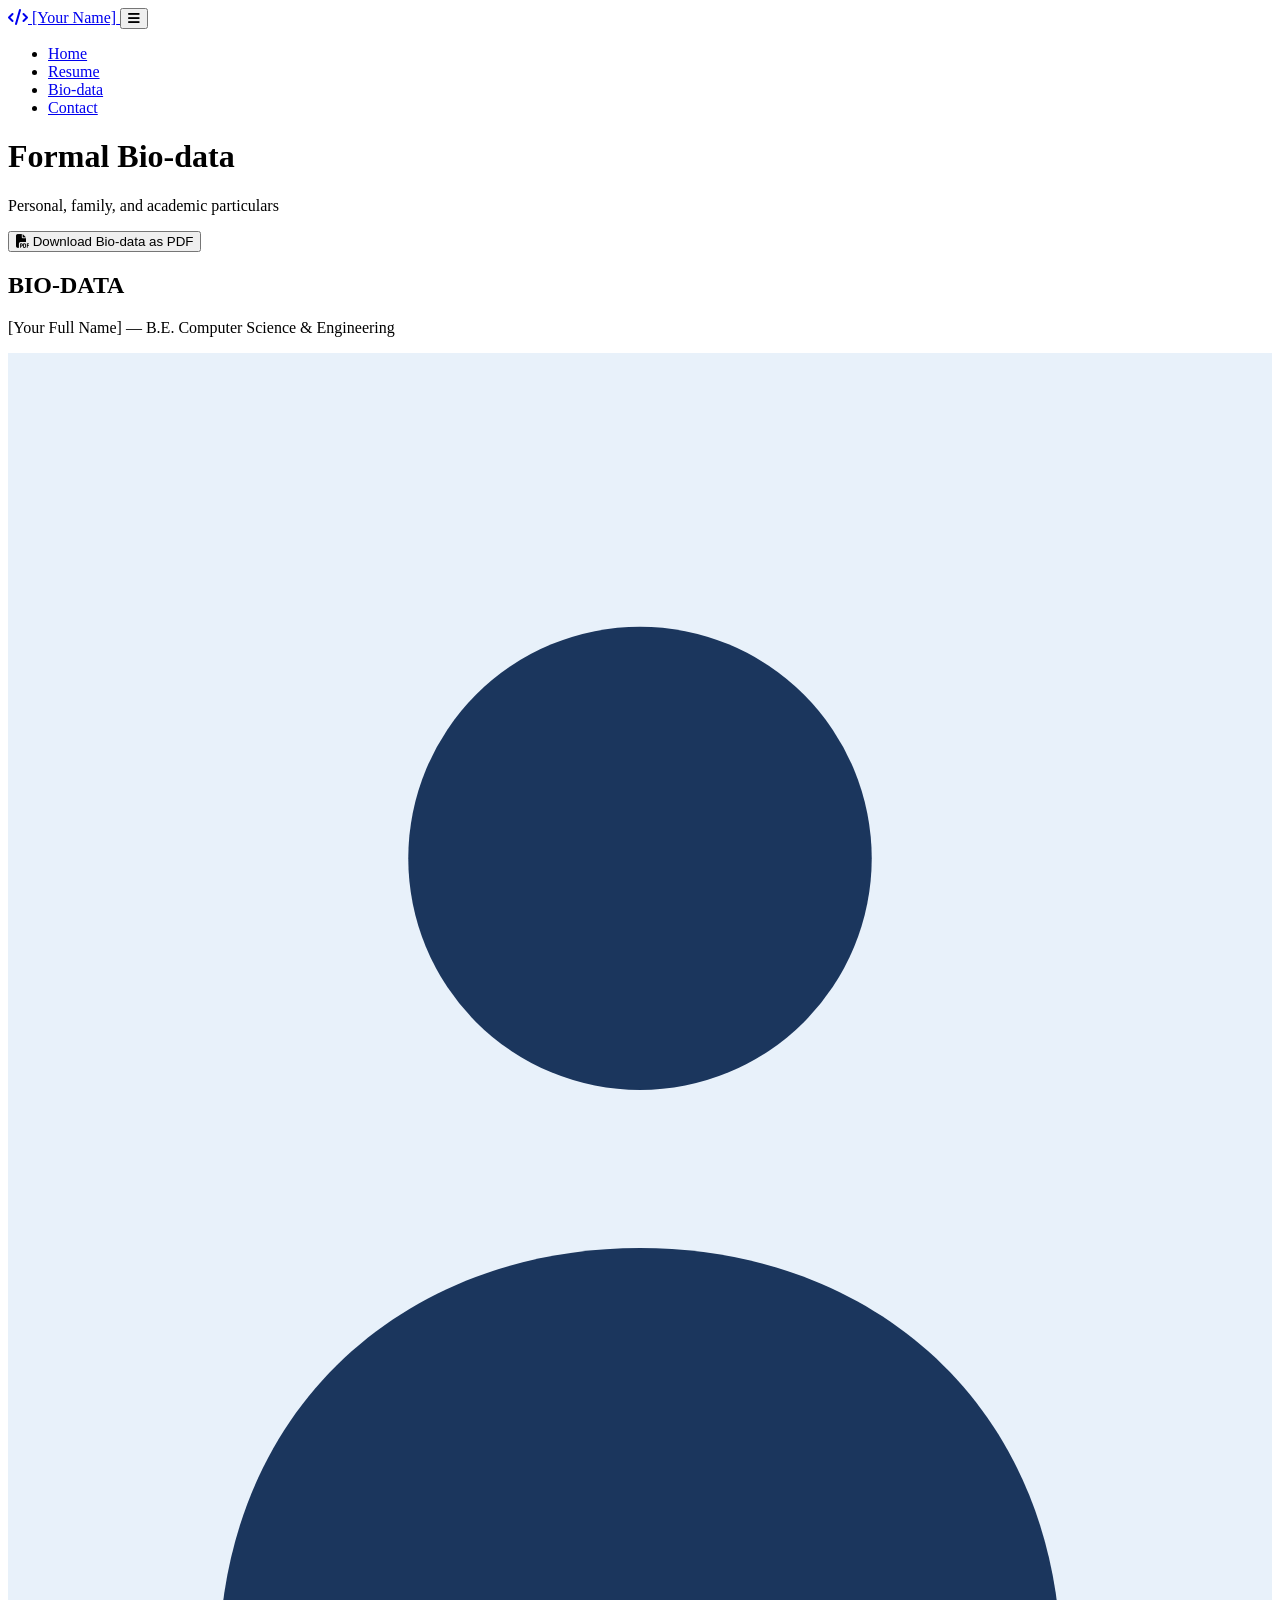
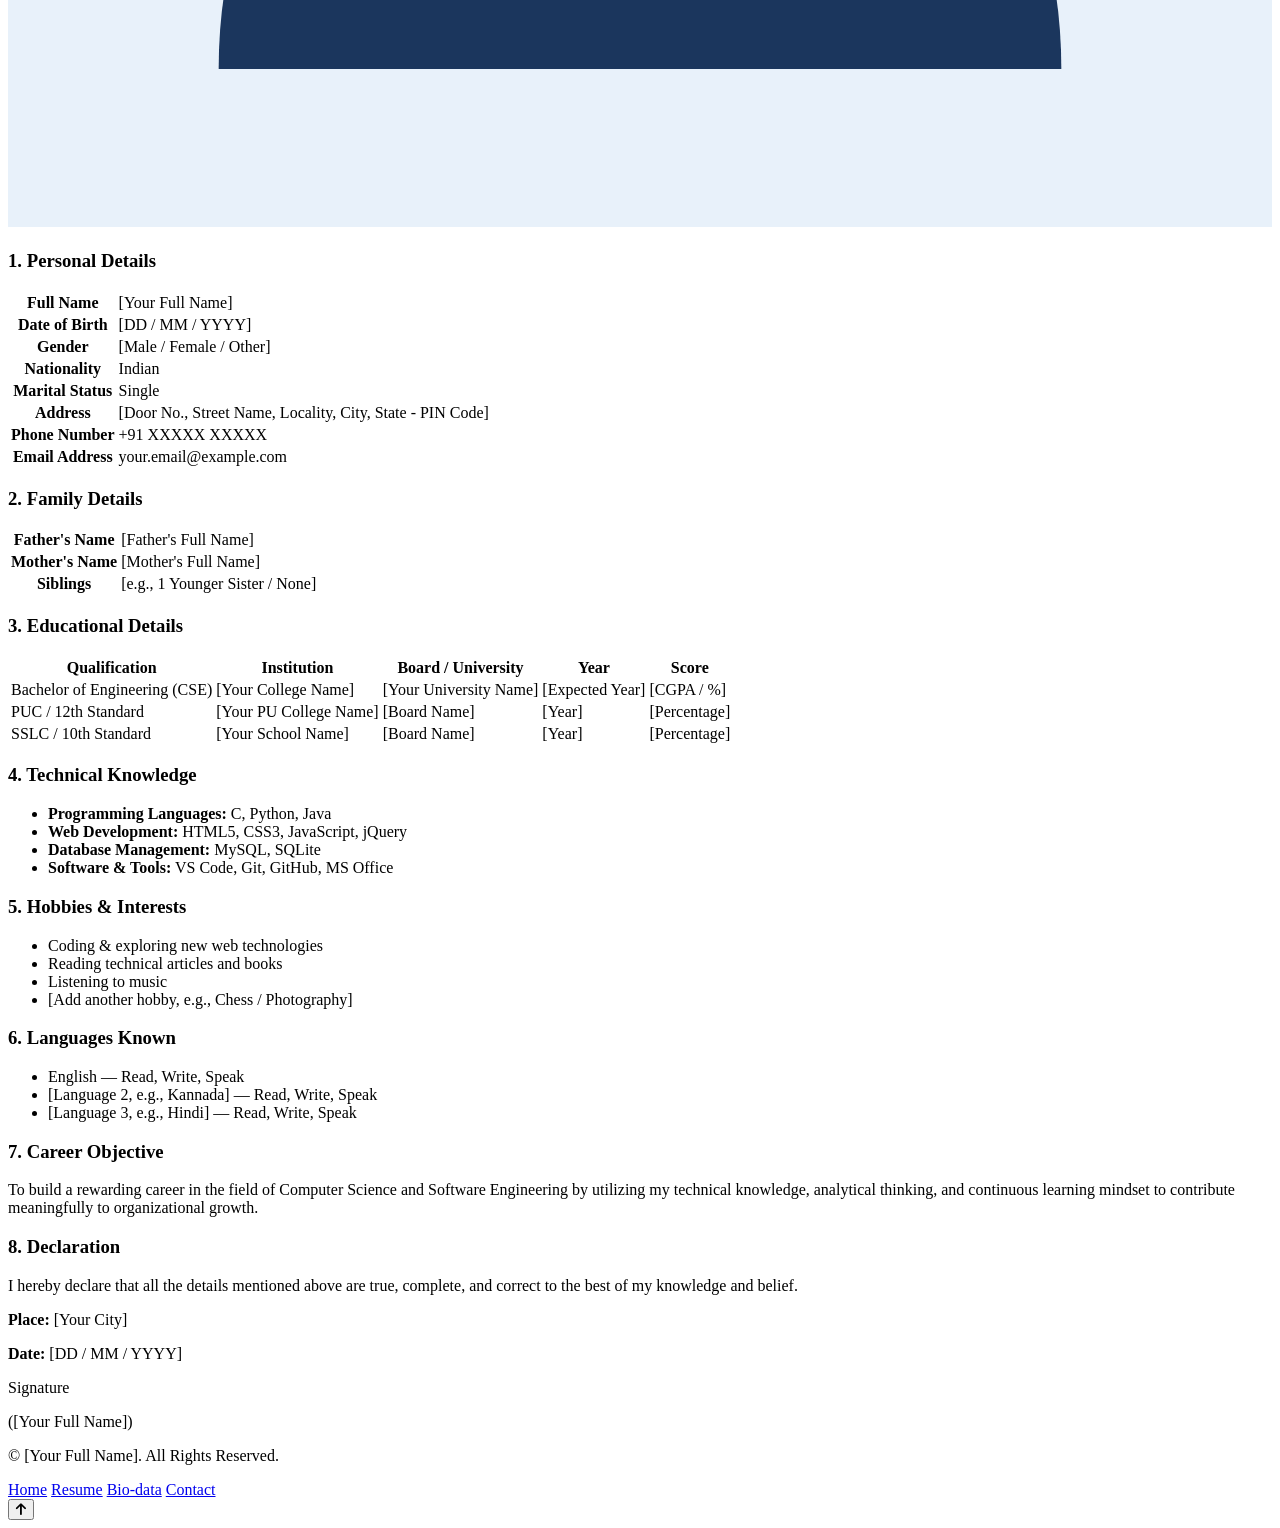
==== biodata.html @ 4bb5335f "Add files via upload" ====
<!DOCTYPE html>
<html lang="en">
<head>
    <meta charset="UTF-8">
    <meta name="viewport" content="width=device-width, initial-scale=1.0">
    <meta name="description" content="Formal Bio-data Document">
    <title>Bio-data | [Your Full Name]</title>

    <!-- Google Fonts -->
    <link rel="preconnect" href="https://fonts.googleapis.com">
    <link rel="preconnect" href="https://fonts.gstatic.com" crossorigin>
    <link href="https://fonts.googleapis.com/css2?family=Inter:wght@300;400;500;600;700&family=Poppins:wght@500;600;700&display=swap" rel="stylesheet">

    <!-- Font Awesome Icons -->
    <link rel="stylesheet" href="https://cdnjs.cloudflare.com/ajax/libs/font-awesome/6.5.1/css/all.min.css">

    <!-- Custom CSS -->
    <link rel="stylesheet" href="css/style.css">
</head>
<body class="document-page">

    <!-- Navigation Bar -->
    <header class="site-header no-print">
        <nav class="navbar container" aria-label="Main Navigation">
            <a href="index.html" class="brand-logo">
                <span class="brand-icon"><i class="fa-solid fa-code"></i></span>
                <span class="brand-text">[Your Name]</span>
            </a>

            <button class="nav-toggle" id="navToggle" aria-label="Toggle Navigation" aria-expanded="false">
                <i class="fa-solid fa-bars"></i>
            </button>

            <ul class="nav-links" id="navLinks">
                <li><a href="index.html" class="nav-link">Home</a></li>
                <li><a href="resume.html" class="nav-link">Resume</a></li>
                <li><a href="biodata.html" class="nav-link active">Bio-data</a></li>
                <li><a href="index.html#contact" class="nav-link">Contact</a></li>
            </ul>
        </nav>
    </header>

    <main class="document-main">
        <div class="container">
            <!-- Top Action Bar -->
            <div class="doc-toolbar no-print fade-in">
                <div>
                    <h1 class="page-heading">Formal Bio-data</h1>
                    <p class="page-subheading">Personal, family, and academic particulars</p>
                </div>
                <button id="downloadBiodataBtn" class="btn btn-primary">
                    <i class="fa-solid fa-file-pdf"></i> Download Bio-data as PDF
                </button>
            </div>

            <!-- Printable Bio-data Sheet -->
            <article class="document-sheet biodata-sheet fade-in" id="biodataDocument">

                <!-- Header -->
                <header class="biodata-header">
                    <div class="biodata-title-block">
                        <h2 class="doc-name">BIO-DATA</h2>
                        <p class="doc-role">[Your Full Name] — B.E. Computer Science &amp; Engineering</p>
                    </div>
                    <div class="biodata-photo">
                        <img src="images/profile.jpg" alt="Passport Photo of [Your Full Name]"
                             onerror="this.onerror=null; this.src='data:image/svg+xml;utf8,<svg xmlns=%22http://www.w3.org/2000/svg%22 viewBox=%220 0 120 140%22><rect width=%22120%22 height=%22140%22 fill=%22%23e8f1fa%22/><circle cx=%2260%22 cy=%2248%22 r=%2222%22 fill=%22%231b365d%22/><path d=%22M20 125c0-25 18-40 40-40s40 15 40 40%22 fill=%22%231b365d%22/></svg>';">
                    </div>
                </header>

                <!-- 1. Personal Details -->
                <section class="doc-section">
                    <h3 class="doc-section-title">1. Personal Details</h3>
                    <table class="biodata-table">
                        <tbody>
                            <tr>
                                <th>Full Name</th>
                                <td>[Your Full Name]</td>
                            </tr>
                            <tr>
                                <th>Date of Birth</th>
                                <td>[DD / MM / YYYY]</td>
                            </tr>
                            <tr>
                                <th>Gender</th>
                                <td>[Male / Female / Other]</td>
                            </tr>
                            <tr>
                                <th>Nationality</th>
                                <td>Indian</td>
                            </tr>
                            <tr>
                                <th>Marital Status</th>
                                <td>Single</td>
                            </tr>
                            <tr>
                                <th>Address</th>
                                <td>[Door No., Street Name, Locality, City, State - PIN Code]</td>
                            </tr>
                            <tr>
                                <th>Phone Number</th>
                                <td>+91 XXXXX XXXXX</td>
                            </tr>
                            <tr>
                                <th>Email Address</th>
                                <td>your.email@example.com</td>
                            </tr>
                        </tbody>
                    </table>
                </section>

                <!-- 2. Family Details -->
                <section class="doc-section">
                    <h3 class="doc-section-title">2. Family Details</h3>
                    <table class="biodata-table">
                        <tbody>
                            <tr>
                                <th>Father's Name</th>
                                <td>[Father's Full Name]</td>
                            </tr>
                            <tr>
                                <th>Mother's Name</th>
                                <td>[Mother's Full Name]</td>
                            </tr>
                            <tr>
                                <th>Siblings</th>
                                <td>[e.g., 1 Younger Sister / None]</td>
                            </tr>
                        </tbody>
                    </table>
                </section>

                <!-- 3. Educational Details -->
                <section class="doc-section">
                    <h3 class="doc-section-title">3. Educational Details</h3>
                    <div class="table-responsive">
                        <table class="formal-table">
                            <thead>
                                <tr>
                                    <th>Qualification</th>
                                    <th>Institution</th>
                                    <th>Board / University</th>
                                    <th>Year</th>
                                    <th>Score</th>
                                </tr>
                            </thead>
                            <tbody>
                                <tr>
                                    <td>Bachelor of Engineering (CSE)</td>
                                    <td>[Your College Name]</td>
                                    <td>[Your University Name]</td>
                                    <td>[Expected Year]</td>
                                    <td>[CGPA / %]</td>
                                </tr>
                                <tr>
                                    <td>PUC / 12th Standard</td>
                                    <td>[Your PU College Name]</td>
                                    <td>[Board Name]</td>
                                    <td>[Year]</td>
                                    <td>[Percentage]</td>
                                </tr>
                                <tr>
                                    <td>SSLC / 10th Standard</td>
                                    <td>[Your School Name]</td>
                                    <td>[Board Name]</td>
                                    <td>[Year]</td>
                                    <td>[Percentage]</td>
                                </tr>
                            </tbody>
                        </table>
                    </div>
                </section>

                <!-- 4. Technical Knowledge -->
                <section class="doc-section">
                    <h3 class="doc-section-title">4. Technical Knowledge</h3>
                    <ul class="doc-bullet-list">
                        <li><strong>Programming Languages:</strong> C, Python, Java</li>
                        <li><strong>Web Development:</strong> HTML5, CSS3, JavaScript, jQuery</li>
                        <li><strong>Database Management:</strong> MySQL, SQLite</li>
                        <li><strong>Software &amp; Tools:</strong> VS Code, Git, GitHub, MS Office</li>
                    </ul>
                </section>

                <!-- 5. Hobbies & 6. Languages -->
                <section class="doc-section two-col-section">
                    <div>
                        <h3 class="doc-section-title">5. Hobbies &amp; Interests</h3>
                        <ul class="doc-bullet-list">
                            <li>Coding &amp; exploring new web technologies</li>
                            <li>Reading technical articles and books</li>
                            <li>Listening to music</li>
                            <li>[Add another hobby, e.g., Chess / Photography]</li>
                        </ul>
                    </div>

                    <div>
                        <h3 class="doc-section-title">6. Languages Known</h3>
                        <ul class="doc-bullet-list">
                            <li>English — Read, Write, Speak</li>
                            <li>[Language 2, e.g., Kannada] — Read, Write, Speak</li>
                            <li>[Language 3, e.g., Hindi] — Read, Write, Speak</li>
                        </ul>
                    </div>
                </section>

                <!-- 7. Career Objective -->
                <section class="doc-section">
                    <h3 class="doc-section-title">7. Career Objective</h3>
                    <p>
                        To build a rewarding career in the field of Computer Science and Software Engineering by utilizing my technical knowledge, analytical thinking, and continuous learning mindset to contribute meaningfully to organizational growth.
                    </p>
                </section>

                <!-- 8. Declaration & 9. Place, Date and Signature -->
                <section class="doc-section declaration-section">
                    <h3 class="doc-section-title">8. Declaration</h3>
                    <p>
                        I hereby declare that all the details mentioned above are true, complete, and correct to the best of my knowledge and belief.
                    </p>

                    <div class="signature-row">
                        <div>
                            <p><strong>Place:</strong> [Your City]</p>
                            <p><strong>Date:</strong> [DD / MM / YYYY]</p>
                        </div>
                        <div class="signature-box">
                            <p class="signature-label">Signature</p>
                            <p class="signature-line">([Your Full Name])</p>
                        </div>
                    </div>
                </section>

            </article>
        </div>
    </main>

    <!-- Footer -->
    <footer class="site-footer no-print">
        <div class="container footer-content">
            <p>&copy; <span id="currentYear"></span> [Your Full Name]. All Rights Reserved.</p>
            <div class="footer-links">
                <a href="index.html">Home</a>
                <a href="resume.html">Resume</a>
                <a href="biodata.html">Bio-data</a>
                <a href="index.html#contact">Contact</a>
            </div>
        </div>
    </footer>

    <!-- Back to Top Button -->
    <button id="backToTop" class="back-to-top no-print" aria-label="Back to top">
        <i class="fa-solid fa-arrow-up"></i>
    </button>

    <!-- jQuery CDN -->
    <script src="https://code.jquery.com/jquery-3.7.1.min.js"></script>
    <!-- Custom JavaScript -->
    <script src="js/script.js"></script>
</body>
</html>
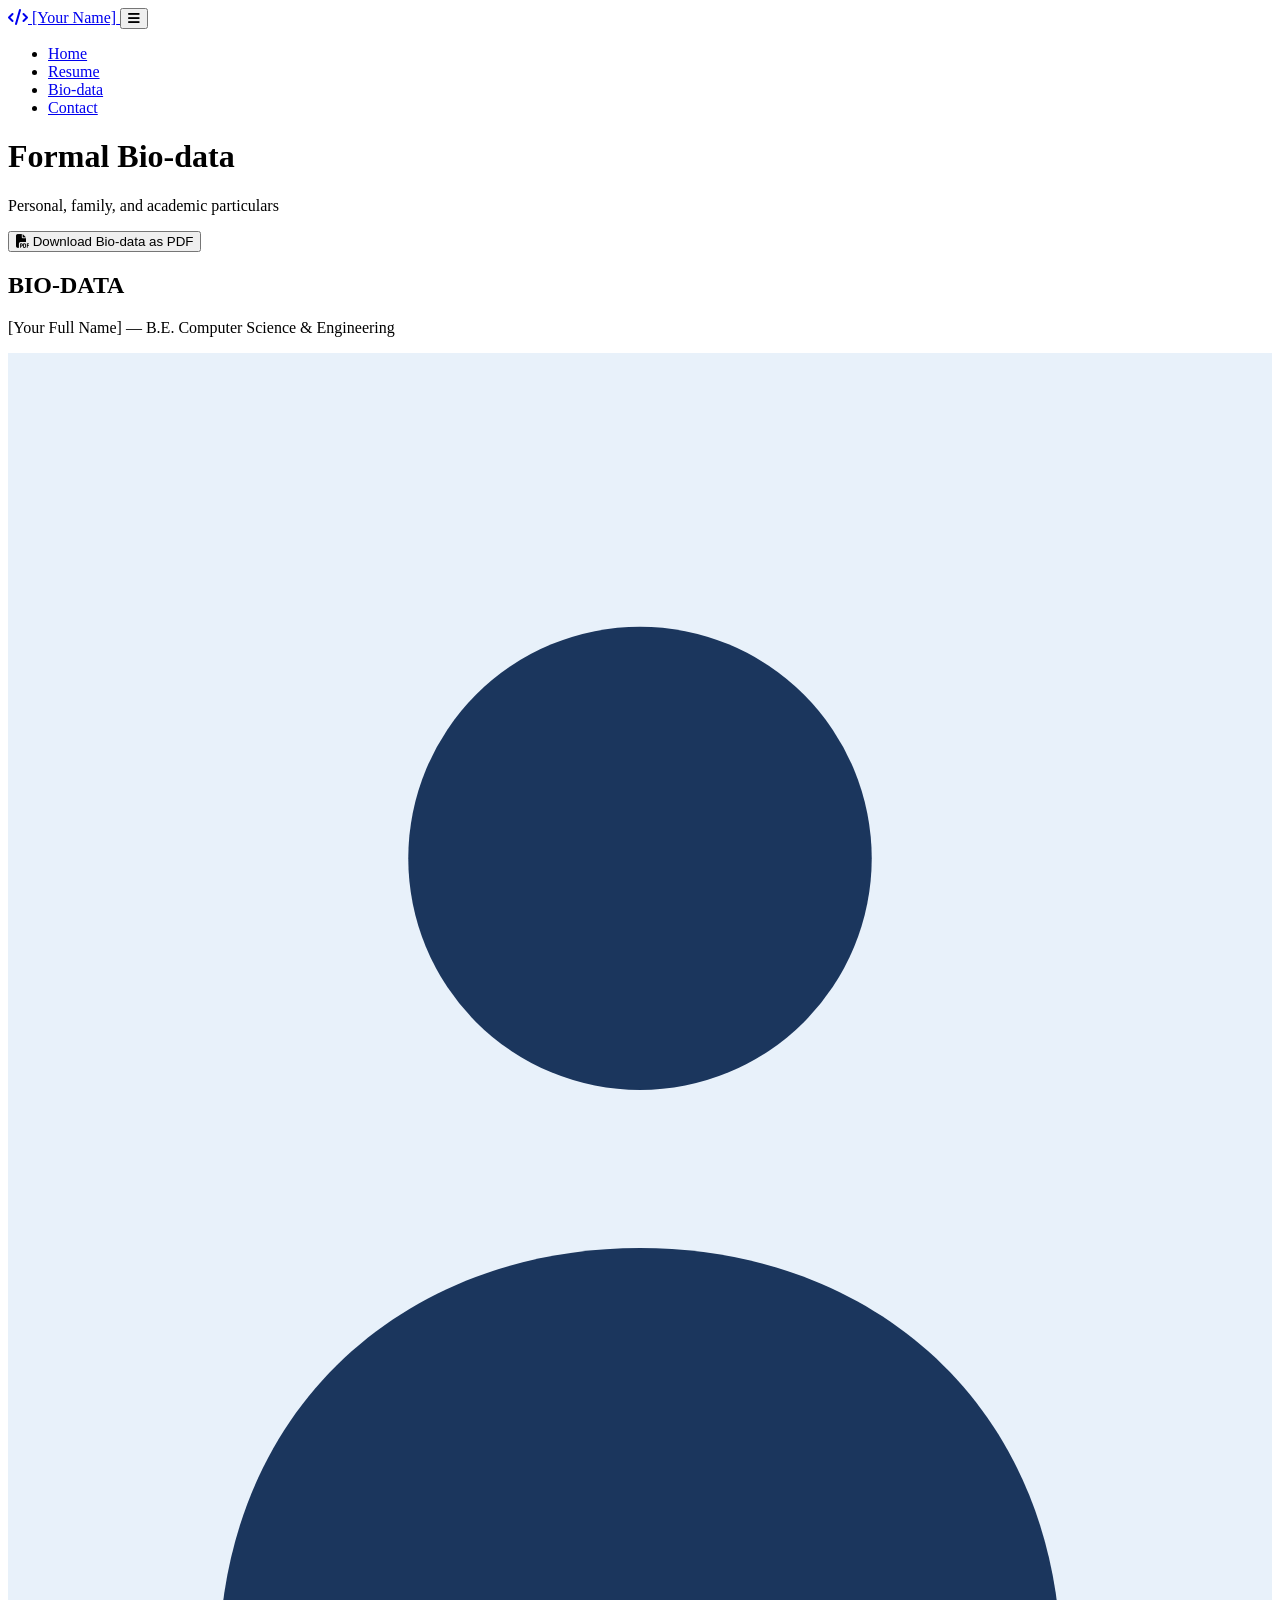
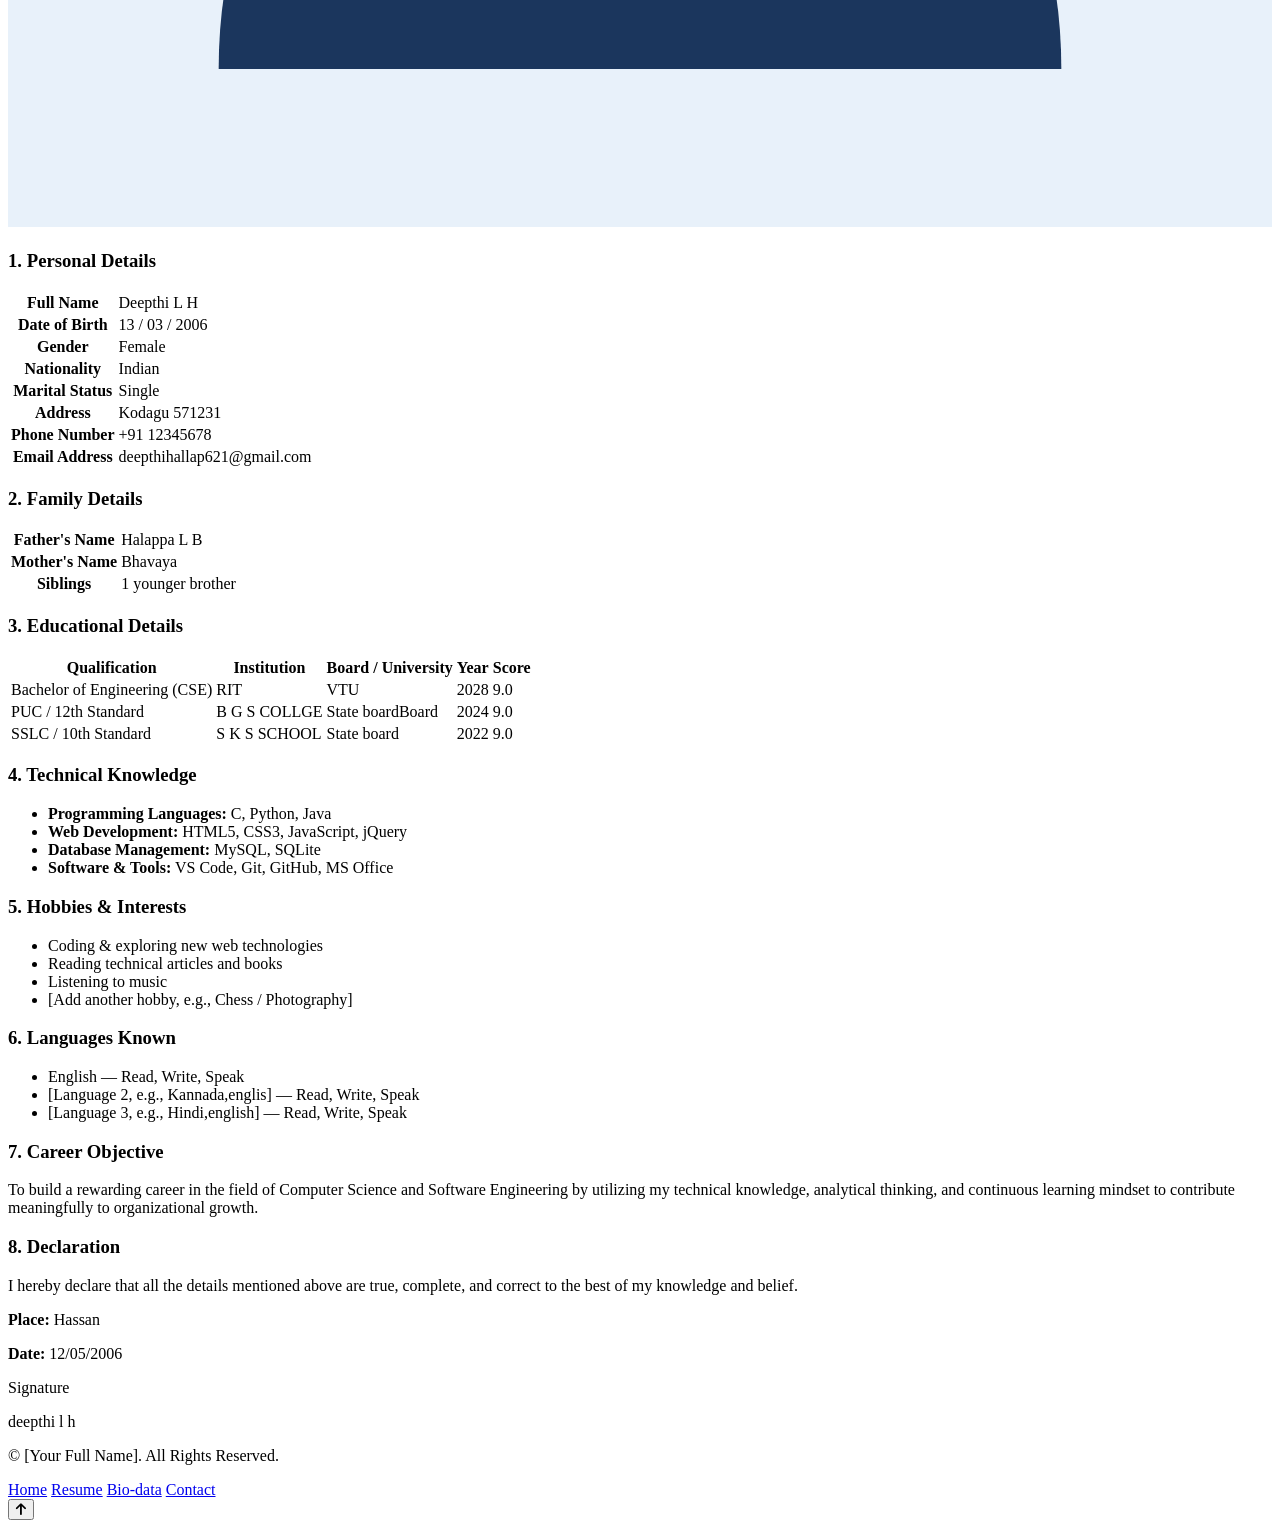
==== commit 69e1f574: "Update biodata.html with personal details" ====
--- a/biodata.html
+++ b/biodata.html
@@ -75,15 +75,15 @@
                         <tbody>
                             <tr>
                                 <th>Full Name</th>
-                                <td>[Your Full Name]</td>
+                                <td>Deepthi L H</td>
                             </tr>
                             <tr>
                                 <th>Date of Birth</th>
-                                <td>[DD / MM / YYYY]</td>
+                                <td>13 / 03 / 2006</td>
                             </tr>
                             <tr>
                                 <th>Gender</th>
-                                <td>[Male / Female / Other]</td>
+                                <td> Female </td>
                             </tr>
                             <tr>
                                 <th>Nationality</th>
@@ -95,15 +95,15 @@
                             </tr>
                             <tr>
                                 <th>Address</th>
-                                <td>[Door No., Street Name, Locality, City, State - PIN Code]</td>
+                                <td>Kodagu 571231</td>
                             </tr>
                             <tr>
                                 <th>Phone Number</th>
-                                <td>+91 XXXXX XXXXX</td>
+                                <td>+91 12345678</td>
                             </tr>
                             <tr>
                                 <th>Email Address</th>
-                                <td>your.email@example.com</td>
+                                <td>deepthihallap621@gmail.com</td>
                             </tr>
                         </tbody>
                     </table>
@@ -116,15 +116,15 @@
                         <tbody>
                             <tr>
                                 <th>Father's Name</th>
-                                <td>[Father's Full Name]</td>
+                                <td>Halappa L B</td>
                             </tr>
                             <tr>
                                 <th>Mother's Name</th>
-                                <td>[Mother's Full Name]</td>
+                                <td>Bhavaya</td>
                             </tr>
                             <tr>
                                 <th>Siblings</th>
-                                <td>[e.g., 1 Younger Sister / None]</td>
+                                <td>1 younger brother</td>
                             </tr>
                         </tbody>
                     </table>
@@ -147,24 +147,24 @@
                             <tbody>
                                 <tr>
                                     <td>Bachelor of Engineering (CSE)</td>
-                                    <td>[Your College Name]</td>
-                                    <td>[Your University Name]</td>
-                                    <td>[Expected Year]</td>
-                                    <td>[CGPA / %]</td>
+                                    <td>RIT</td>
+                                    <td>VTU</td>
+                                    <td>2028</td>
+                                    <td>9.0</td>
                                 </tr>
                                 <tr>
                                     <td>PUC / 12th Standard</td>
-                                    <td>[Your PU College Name]</td>
-                                    <td>[Board Name]</td>
-                                    <td>[Year]</td>
-                                    <td>[Percentage]</td>
+                                    <td>B G S COLLGE</td>
+                                    <td>State boardBoard </td>
+                                    <td>2024</td>
+                                    <td>9.0</td>
                                 </tr>
                                 <tr>
                                     <td>SSLC / 10th Standard</td>
-                                    <td>[Your School Name]</td>
-                                    <td>[Board Name]</td>
-                                    <td>[Year]</td>
-                                    <td>[Percentage]</td>
+                                    <td>S K S SCHOOL</td>
+                                    <td>State board</td>
+                                    <td>2022</td>
+                                    <td>9.0</td>
                                 </tr>
                             </tbody>
                         </table>
@@ -198,8 +198,8 @@
                         <h3 class="doc-section-title">6. Languages Known</h3>
                         <ul class="doc-bullet-list">
                             <li>English — Read, Write, Speak</li>
-                            <li>[Language 2, e.g., Kannada] — Read, Write, Speak</li>
-                            <li>[Language 3, e.g., Hindi] — Read, Write, Speak</li>
+                            <li>[Language 2, e.g., Kannada,englis] — Read, Write, Speak</li>
+                            <li>[Language 3, e.g., Hindi,english] — Read, Write, Speak</li>
                         </ul>
                     </div>
                 </section>
@@ -221,12 +221,12 @@
 
                     <div class="signature-row">
                         <div>
-                            <p><strong>Place:</strong> [Your City]</p>
-                            <p><strong>Date:</strong> [DD / MM / YYYY]</p>
+                            <p><strong>Place:</strong> Hassan</p>
+                            <p><strong>Date:</strong> 12/05/2006</p>
                         </div>
                         <div class="signature-box">
                             <p class="signature-label">Signature</p>
-                            <p class="signature-line">([Your Full Name])</p>
+                            <p class="signature-line">deepthi l h</p>
                         </div>
                     </div>
                 </section>
@@ -258,4 +258,4 @@
     <!-- Custom JavaScript -->
     <script src="js/script.js"></script>
 </body>
-</html>+</html>
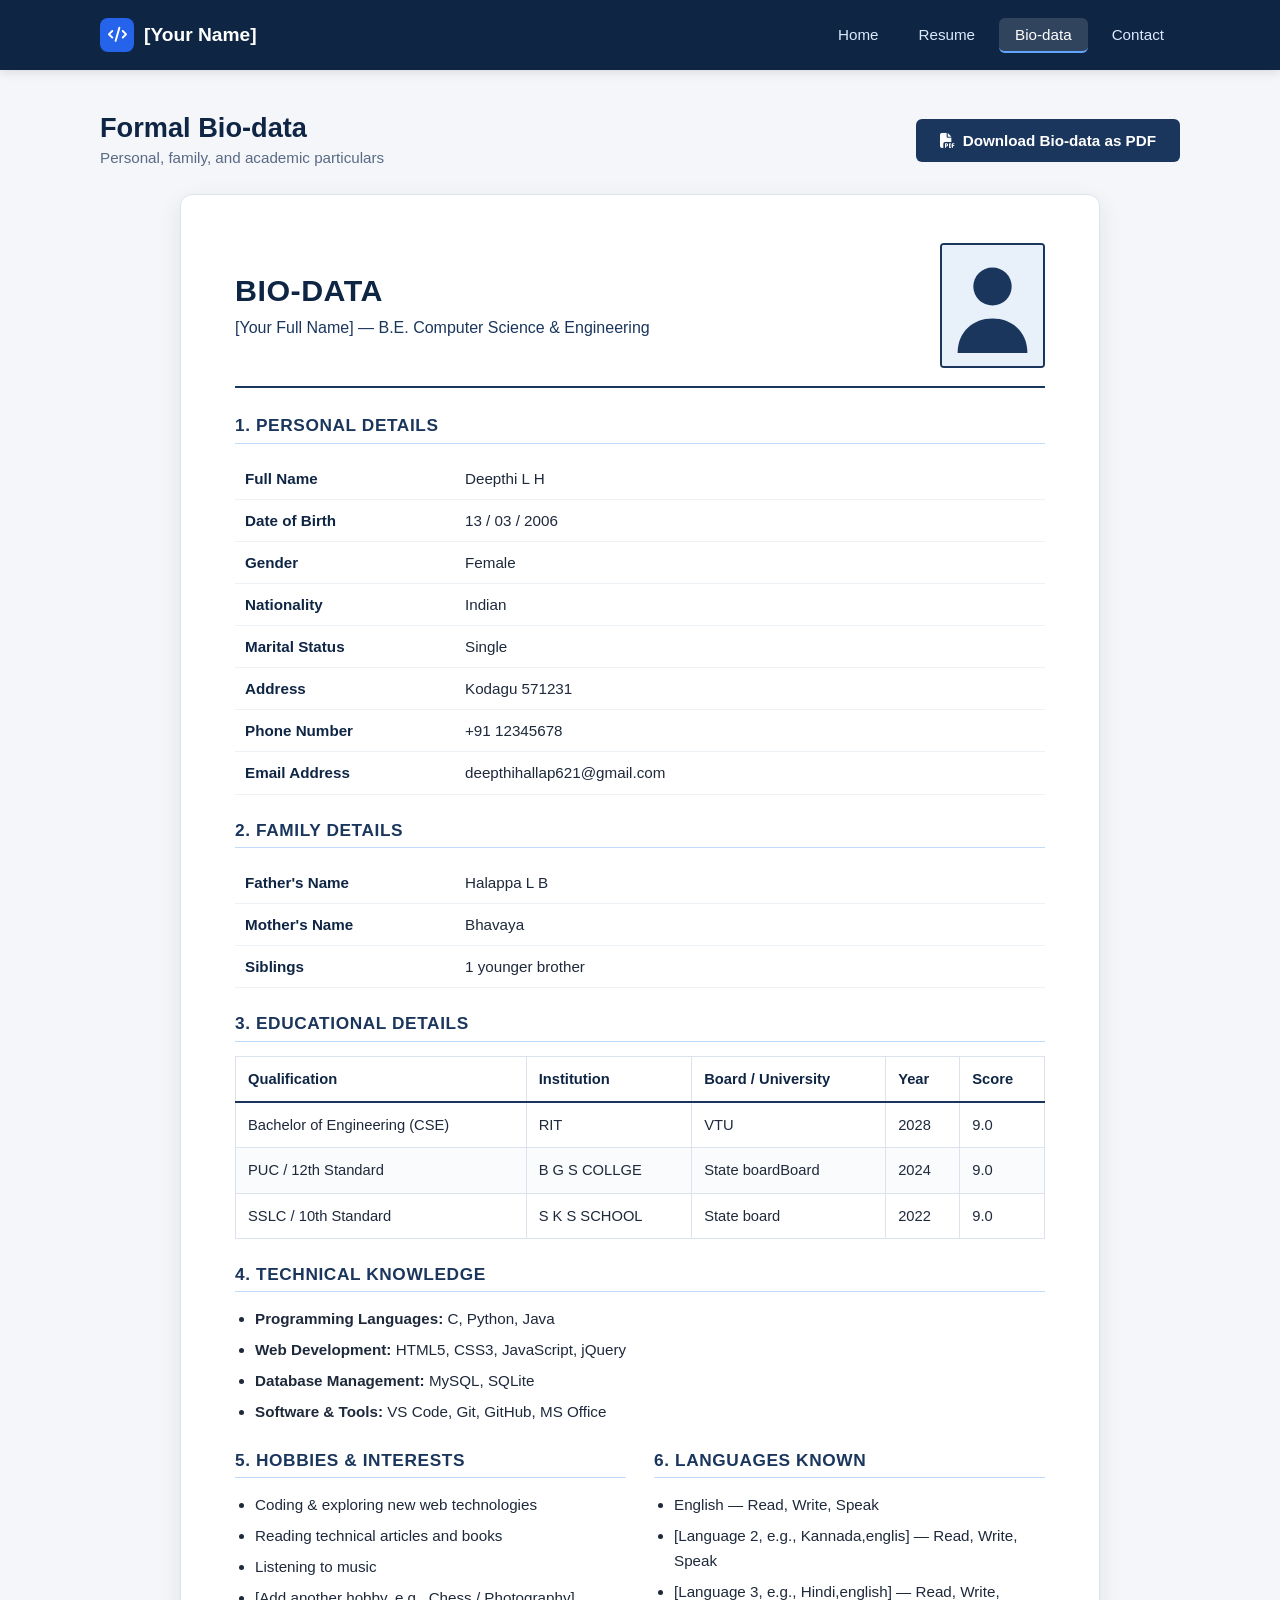
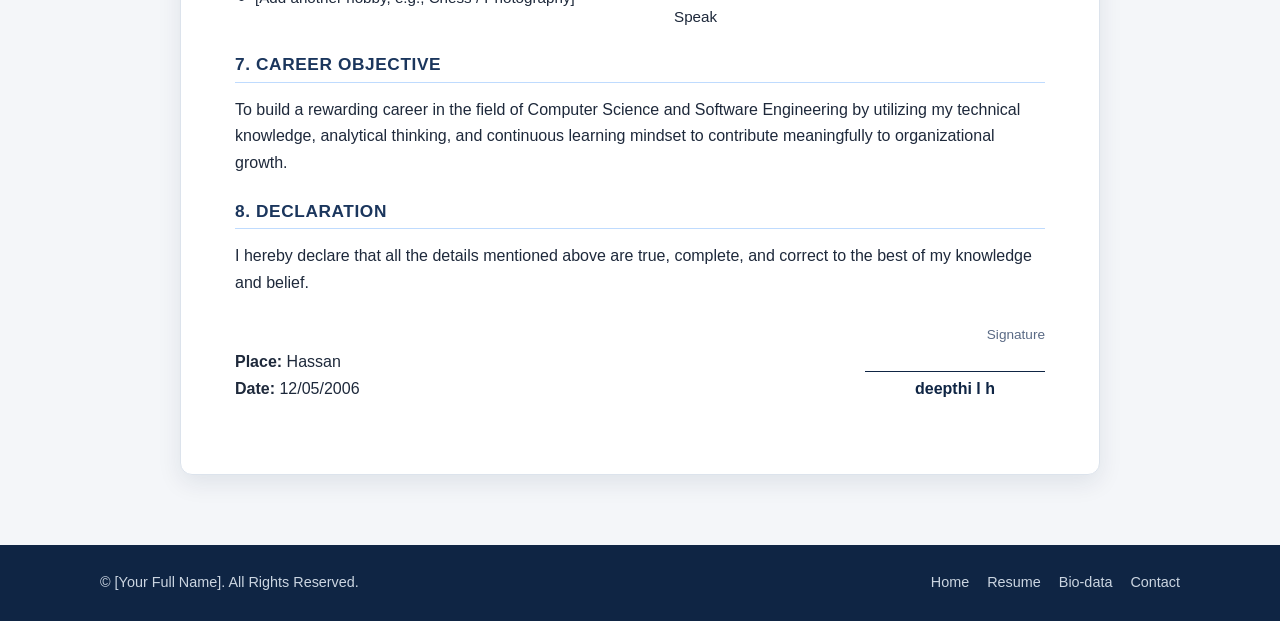
==== commit 184c543e: "Update biodata.html" ====
--- a/biodata.html
+++ b/biodata.html
@@ -15,7 +15,7 @@
     <link rel="stylesheet" href="https://cdnjs.cloudflare.com/ajax/libs/font-awesome/6.5.1/css/all.min.css">
 
     <!-- Custom CSS -->
-    <link rel="stylesheet" href="css/style.css">
+    <link rel="stylesheet" href="style.css">
 </head>
 <body class="document-page">
 
@@ -259,3 +259,4 @@
     <script src="js/script.js"></script>
 </body>
 </html>
+
--- a/style.css
+++ b/style.css
@@ -0,0 +1,1051 @@
+/* =========================================
+   1. CSS Variables & Base Reset
+   Color Palette: Navy Blue, White, Light Blue, Subtle Grey
+   ========================================= */
+:root {
+    --navy-dark: #0f2544;
+    --navy-primary: #1b365d;
+    --blue-accent: #2563eb;
+    --blue-light: #e8f1fa;
+    --blue-border: #bfdbfe;
+    --white: #ffffff;
+    --grey-bg: #f4f6f9;
+    --grey-border: #dce3ec;
+    --text-main: #1e293b;
+    --text-muted: #5a6a85;
+    --success-color: #15803d;
+    --error-color: #dc2626;
+
+    --font-heading: 'Poppins', sans-serif;
+    --font-body: 'Inter', sans-serif;
+
+    --shadow-sm: 0 2px 8px rgba(15, 37, 68, 0.06);
+    --shadow-md: 0 8px 24px rgba(15, 37, 68, 0.09);
+    --radius-sm: 6px;
+    --radius-md: 12px;
+    --transition: all 0.25s ease;
+}
+
+*,
+*::before,
+*::after {
+    box-sizing: border-box;
+    margin: 0;
+    padding: 0;
+}
+
+html {
+    scroll-behavior: smooth;
+}
+
+body {
+    font-family: var(--font-body);
+    color: var(--text-main);
+    background-color: var(--white);
+    line-height: 1.65;
+    overflow-x: hidden;
+}
+
+h1, h2, h3, h4 {
+    font-family: var(--font-heading);
+    color: var(--navy-dark);
+    line-height: 1.3;
+}
+
+a {
+    color: var(--blue-accent);
+    text-decoration: none;
+    transition: var(--transition);
+}
+
+img {
+    max-width: 100%;
+    display: block;
+}
+
+.container {
+    width: 100%;
+    max-width: 1120px;
+    margin: 0 auto;
+    padding: 0 20px;
+}
+
+.section {
+    padding: 72px 0;
+}
+
+.bg-subtle {
+    background-color: var(--grey-bg);
+}
+
+/* =========================================
+   2. Navigation Bar
+   ========================================= */
+.site-header {
+    position: sticky;
+    top: 0;
+    z-index: 1000;
+    background-color: var(--navy-dark);
+    box-shadow: 0 2px 10px rgba(0, 0, 0, 0.12);
+}
+
+.navbar {
+    display: flex;
+    align-items: center;
+    justify-content: space-between;
+    height: 70px;
+}
+
+.brand-logo {
+    display: flex;
+    align-items: center;
+    gap: 10px;
+    color: var(--white);
+    font-family: var(--font-heading);
+    font-size: 1.2rem;
+    font-weight: 600;
+}
+
+.brand-icon {
+    display: inline-flex;
+    align-items: center;
+    justify-content: center;
+    width: 34px;
+    height: 34px;
+    background-color: var(--blue-accent);
+    border-radius: 8px;
+    font-size: 0.95rem;
+}
+
+.nav-links {
+    list-style: none;
+    display: flex;
+    align-items: center;
+    gap: 8px;
+}
+
+.nav-link {
+    color: #dbeafe;
+    font-weight: 500;
+    font-size: 0.95rem;
+    padding: 8px 16px;
+    border-radius: var(--radius-sm);
+}
+
+.nav-link:hover,
+.nav-link.active {
+    background-color: rgba(255, 255, 255, 0.14);
+    color: var(--white);
+}
+
+.nav-link.active {
+    border-bottom: 2px solid #60a5fa;
+}
+
+.nav-toggle {
+    display: none;
+    background: none;
+    border: none;
+    color: var(--white);
+    font-size: 1.4rem;
+    cursor: pointer;
+    padding: 6px;
+}
+
+/* =========================================
+   3. Buttons
+   ========================================= */
+.btn {
+    display: inline-flex;
+    align-items: center;
+    justify-content: center;
+    gap: 8px;
+    padding: 11px 22px;
+    font-family: var(--font-body);
+    font-size: 0.95rem;
+    font-weight: 600;
+    border-radius: var(--radius-sm);
+    border: 2px solid transparent;
+    cursor: pointer;
+    transition: var(--transition);
+}
+
+.btn-primary {
+    background-color: var(--navy-primary);
+    color: var(--white);
+}
+
+.btn-primary:hover {
+    background-color: var(--blue-accent);
+    transform: translateY(-2px);
+    box-shadow: var(--shadow-sm);
+}
+
+.btn-outline {
+    background-color: transparent;
+    color: var(--navy-primary);
+    border-color: var(--navy-primary);
+}
+
+.btn-outline:hover {
+    background-color: var(--navy-primary);
+    color: var(--white);
+    transform: translateY(-2px);
+}
+
+.btn-light {
+    background-color: var(--blue-light);
+    color: var(--navy-primary);
+}
+
+.btn-light:hover {
+    background-color: var(--blue-border);
+    transform: translateY(-2px);
+}
+
+.btn-outline-light {
+    background-color: transparent;
+    color: var(--white);
+    border-color: var(--white);
+}
+
+.btn-outline-light:hover {
+    background-color: var(--white);
+    color: var(--navy-dark);
+}
+
+.btn-block {
+    width: 100%;
+}
+
+/* =========================================
+   4. Hero Section (index.html)
+   ========================================= */
+.hero-section {
+    background: linear-gradient(135deg, var(--blue-light) 0%, var(--white) 60%, var(--grey-bg) 100%);
+    padding: 80px 0;
+    border-bottom: 1px solid var(--grey-border);
+}
+
+.hero-grid {
+    display: grid;
+    grid-template-columns: 1.35fr 0.85fr;
+    align-items: center;
+    gap: 48px;
+}
+
+.welcome-badge {
+    display: inline-block;
+    background-color: var(--blue-light);
+    color: var(--navy-primary);
+    border: 1px solid var(--blue-border);
+    padding: 5px 14px;
+    border-radius: 999px;
+    font-size: 0.85rem;
+    font-weight: 600;
+    margin-bottom: 16px;
+}
+
+.hero-title {
+    font-size: 2.6rem;
+    margin-bottom: 10px;
+}
+
+.hero-title .highlight {
+    color: var(--blue-accent);
+}
+
+.hero-subtitle {
+    font-size: 1.25rem;
+    font-weight: 500;
+    color: var(--navy-primary);
+    margin-bottom: 16px;
+}
+
+.hero-description {
+    color: var(--text-muted);
+    font-size: 1.02rem;
+    max-width: 580px;
+    margin-bottom: 28px;
+}
+
+.hero-actions {
+    display: flex;
+    flex-wrap: wrap;
+    gap: 12px;
+    margin-bottom: 28px;
+}
+
+.social-links {
+    display: flex;
+    gap: 12px;
+}
+
+.social-links a {
+    width: 40px;
+    height: 40px;
+    display: inline-flex;
+    align-items: center;
+    justify-content: center;
+    border-radius: 50%;
+    background-color: var(--white);
+    color: var(--navy-primary);
+    border: 1px solid var(--grey-border);
+    box-shadow: var(--shadow-sm);
+}
+
+.social-links a:hover {
+    background-color: var(--navy-primary);
+    color: var(--white);
+    transform: translateY(-3px);
+}
+
+.hero-image-wrapper {
+    display: flex;
+    justify-content: center;
+}
+
+.profile-frame {
+    width: 270px;
+    height: 270px;
+    border-radius: 50%;
+    padding: 8px;
+    background: linear-gradient(135deg, var(--navy-primary), var(--blue-accent));
+    box-shadow: var(--shadow-md);
+}
+
+.profile-frame img {
+    width: 100%;
+    height: 100%;
+    object-fit: cover;
+    border-radius: 50%;
+    border: 4px solid var(--white);
+    background-color: var(--blue-light);
+}
+
+/* =========================================
+   5. Home Sections (About, Skills, CTA, Contact)
+   ========================================= */
+.section-header {
+    text-align: center;
+    max-width: 650px;
+    margin: 0 auto 44px;
+}
+
+.section-title {
+    font-size: 1.9rem;
+    margin-bottom: 8px;
+}
+
+.section-subtitle {
+    color: var(--text-muted);
+    font-size: 0.98rem;
+}
+
+.about-grid {
+    display: grid;
+    grid-template-columns: repeat(2, 1fr);
+    gap: 28px;
+}
+
+.info-card,
+.skill-card,
+.contact-info-card,
+.contact-form-card {
+    background-color: var(--white);
+    border: 1px solid var(--grey-border);
+    border-radius: var(--radius-md);
+    padding: 28px;
+    box-shadow: var(--shadow-sm);
+    transition: var(--transition);
+}
+
+.info-card:hover,
+.skill-card:hover {
+    transform: translateY(-4px);
+    box-shadow: var(--shadow-md);
+}
+
+.card-icon,
+.skill-icon {
+    width: 48px;
+    height: 48px;
+    border-radius: 10px;
+    background-color: var(--blue-light);
+    color: var(--navy-primary);
+    display: inline-flex;
+    align-items: center;
+    justify-content: center;
+    font-size: 1.25rem;
+    margin-bottom: 16px;
+}
+
+.info-card h3,
+.skill-card h3 {
+    margin-bottom: 12px;
+    font-size: 1.2rem;
+}
+
+.academic-list {
+    list-style: none;
+    display: flex;
+    flex-direction: column;
+    gap: 8px;
+    color: var(--text-muted);
+}
+
+.academic-list strong {
+    color: var(--text-main);
+}
+
+.skills-grid {
+    display: grid;
+    grid-template-columns: repeat(4, 1fr);
+    gap: 22px;
+}
+
+.skill-tags {
+    display: flex;
+    flex-wrap: wrap;
+    gap: 8px;
+}
+
+.tag {
+    background-color: var(--blue-light);
+    color: var(--navy-primary);
+    font-size: 0.85rem;
+    font-weight: 500;
+    padding: 4px 12px;
+    border-radius: 999px;
+}
+
+.cta-box {
+    background: linear-gradient(135deg, var(--navy-dark), var(--navy-primary));
+    color: var(--white);
+    border-radius: var(--radius-md);
+    padding: 36px 40px;
+    display: flex;
+    align-items: center;
+    justify-content: space-between;
+    gap: 24px;
+    box-shadow: var(--shadow-md);
+}
+
+.cta-box h2 {
+    color: var(--white);
+    font-size: 1.55rem;
+    margin-bottom: 6px;
+}
+
+.cta-box p {
+    color: #dbeafe;
+}
+
+.cta-buttons {
+    display: flex;
+    gap: 12px;
+    flex-shrink: 0;
+}
+
+.cta-buttons .btn-primary {
+    background-color: var(--blue-accent);
+}
+
+/* Contact Section */
+.contact-grid {
+    display: grid;
+    grid-template-columns: 0.95fr 1.25fr;
+    gap: 28px;
+}
+
+.contact-intro {
+    color: var(--text-muted);
+    margin: 8px 0 22px;
+    font-size: 0.95rem;
+}
+
+.contact-details-list {
+    list-style: none;
+    display: flex;
+    flex-direction: column;
+    gap: 18px;
+}
+
+.contact-details-list li {
+    display: flex;
+    align-items: flex-start;
+    gap: 14px;
+}
+
+.contact-icon {
+    width: 40px;
+    height: 40px;
+    flex-shrink: 0;
+    border-radius: 8px;
+    background-color: var(--blue-light);
+    color: var(--navy-primary);
+    display: inline-flex;
+    align-items: center;
+    justify-content: center;
+}
+
+.contact-details-list strong {
+    display: block;
+    font-size: 0.88rem;
+    color: var(--text-muted);
+}
+
+.contact-details-list a,
+.contact-details-list span {
+    color: var(--navy-dark);
+    font-weight: 500;
+    word-break: break-word;
+}
+
+/* Form Styling */
+.contact-form-card h3 {
+    margin-bottom: 18px;
+}
+
+.form-group {
+    margin-bottom: 16px;
+}
+
+.form-group label {
+    display: block;
+    font-weight: 500;
+    font-size: 0.92rem;
+    margin-bottom: 6px;
+    color: var(--navy-dark);
+}
+
+.required {
+    color: var(--error-color);
+}
+
+.form-group input,
+.form-group textarea {
+    width: 100%;
+    padding: 11px 14px;
+    border: 1px solid var(--grey-border);
+    border-radius: var(--radius-sm);
+    font-family: var(--font-body);
+    font-size: 0.95rem;
+    color: var(--text-main);
+    transition: var(--transition);
+}
+
+.form-group input:focus,
+.form-group textarea:focus {
+    outline: none;
+    border-color: var(--blue-accent);
+    box-shadow: 0 0 0 3px rgba(37, 99, 235, 0.14);
+}
+
+.form-group input.input-error,
+.form-group textarea.input-error {
+    border-color: var(--error-color);
+}
+
+.error-message {
+    display: block;
+    color: var(--error-color);
+    font-size: 0.82rem;
+    margin-top: 4px;
+    min-height: 16px;
+}
+
+.form-feedback {
+    margin-top: 14px;
+    padding: 12px 14px;
+    border-radius: var(--radius-sm);
+    font-size: 0.92rem;
+    font-weight: 500;
+    display: none;
+}
+
+.form-feedback.success {
+    display: block;
+    background-color: #dcfce7;
+    color: var(--success-color);
+    border: 1px solid #86efac;
+}
+
+.form-feedback.error {
+    display: block;
+    background-color: #fee2e2;
+    color: var(--error-color);
+    border: 1px solid #fca5a5;
+}
+
+/* =========================================
+   6. Formal Document Pages (Resume & Bio-data)
+   ========================================= */
+.document-page {
+    background-color: var(--grey-bg);
+}
+
+.document-main {
+    padding: 40px 0 70px;
+}
+
+.doc-toolbar {
+    display: flex;
+    align-items: center;
+    justify-content: space-between;
+    flex-wrap: wrap;
+    gap: 16px;
+    margin-bottom: 24px;
+}
+
+.page-heading {
+    font-size: 1.7rem;
+}
+
+.page-subheading {
+    color: var(--text-muted);
+    font-size: 0.95rem;
+}
+
+.document-sheet {
+    background-color: var(--white);
+    border: 1px solid var(--grey-border);
+    border-radius: var(--radius-md);
+    padding: 48px 54px;
+    box-shadow: var(--shadow-md);
+    max-width: 920px;
+    margin: 0 auto;
+}
+
+.doc-header {
+    text-align: center;
+    border-bottom: 2px solid var(--navy-primary);
+    padding-bottom: 20px;
+    margin-bottom: 26px;
+}
+
+.doc-name {
+    font-size: 1.9rem;
+    letter-spacing: 0.5px;
+    color: var(--navy-dark);
+}
+
+.doc-role {
+    color: var(--navy-primary);
+    font-weight: 500;
+    margin-top: 4px;
+}
+
+.doc-contact-bar {
+    display: flex;
+    flex-wrap: wrap;
+    justify-content: center;
+    gap: 12px 20px;
+    margin-top: 14px;
+    font-size: 0.88rem;
+    color: var(--text-muted);
+}
+
+.doc-contact-bar i {
+    color: var(--navy-primary);
+    margin-right: 5px;
+}
+
+.doc-section {
+    margin-bottom: 24px;
+}
+
+.doc-section-title {
+    font-size: 1.08rem;
+    text-transform: uppercase;
+    letter-spacing: 0.6px;
+    color: var(--navy-primary);
+    border-bottom: 1.5px solid var(--blue-border);
+    padding-bottom: 6px;
+    margin-bottom: 14px;
+}
+
+/* Tables */
+.table-responsive {
+    width: 100%;
+    overflow-x: auto;
+}
+
+.formal-table {
+    width: 100%;
+    border-collapse: collapse;
+    font-size: 0.92rem;
+}
+
+.formal-table th,
+.formal-table td {
+    border: 1px solid var(--grey-border);
+    padding: 10px 12px;
+    text-align: left;
+}
+
+.formal-table thead th {
+    background-color: var(--white);
+    color: var(--navy-dark);
+    font-weight: 600;
+    border-bottom: 2px solid var(--navy-primary);
+}
+
+.formal-table tbody tr:nth-child(even) {
+    background-color: #fafbfd;
+}
+
+/* Resume Specific */
+.skills-list-grid {
+    display: flex;
+    flex-direction: column;
+    gap: 8px;
+}
+
+.skill-row {
+    display: grid;
+    grid-template-columns: 210px 1fr;
+    gap: 10px;
+    font-size: 0.95rem;
+}
+
+.project-item {
+    margin-bottom: 14px;
+}
+
+.project-header {
+    display: flex;
+    justify-content: space-between;
+    align-items: baseline;
+    flex-wrap: wrap;
+    gap: 8px;
+    margin-bottom: 4px;
+}
+
+.project-header h4 {
+    font-size: 1rem;
+}
+
+.project-tech {
+    font-size: 0.84rem;
+    font-weight: 600;
+    color: var(--navy-primary);
+    background-color: var(--blue-light);
+    padding: 2px 10px;
+    border-radius: 4px;
+}
+
+.doc-bullet-list {
+    padding-left: 20px;
+    display: flex;
+    flex-direction: column;
+    gap: 6px;
+    font-size: 0.95rem;
+}
+
+.two-col-section {
+    display: grid;
+    grid-template-columns: 1fr 1fr;
+    gap: 28px;
+}
+
+.signature-row {
+    display: flex;
+    justify-content: space-between;
+    align-items: flex-end;
+    margin-top: 28px;
+    gap: 20px;
+}
+
+.signature-box {
+    text-align: right;
+}
+
+.signature-label {
+    font-size: 0.85rem;
+    color: var(--text-muted);
+    margin-bottom: 24px;
+}
+
+.signature-line {
+    font-weight: 600;
+    color: var(--navy-dark);
+    border-top: 1px solid var(--navy-dark);
+    padding-top: 4px;
+    min-width: 180px;
+    text-align: center;
+}
+
+/* Bio-data Specific */
+.biodata-header {
+    display: flex;
+    justify-content: space-between;
+    align-items: center;
+    border-bottom: 2px solid var(--navy-primary);
+    padding-bottom: 18px;
+    margin-bottom: 26px;
+    gap: 20px;
+}
+
+.biodata-photo {
+    width: 105px;
+    height: 125px;
+    border: 2px solid var(--navy-primary);
+    border-radius: 4px;
+    overflow: hidden;
+    flex-shrink: 0;
+}
+
+.biodata-photo img {
+    width: 100%;
+    height: 100%;
+    object-fit: cover;
+}
+
+.biodata-table {
+    width: 100%;
+    border-collapse: collapse;
+    font-size: 0.95rem;
+}
+
+.biodata-table th,
+.biodata-table td {
+    padding: 8px 10px;
+    border-bottom: 1px solid #edf2f7;
+    vertical-align: top;
+}
+
+.biodata-table th {
+    width: 220px;
+    text-align: left;
+    color: var(--navy-dark);
+    font-weight: 600;
+}
+
+/* =========================================
+   7. Footer & Back to Top
+   ========================================= */
+.site-footer {
+    background-color: var(--navy-dark);
+    color: #cbd5e1;
+    padding: 26px 0;
+    font-size: 0.9rem;
+}
+
+.footer-content {
+    display: flex;
+    justify-content: space-between;
+    align-items: center;
+    flex-wrap: wrap;
+    gap: 12px;
+}
+
+.footer-links {
+    display: flex;
+    gap: 18px;
+}
+
+.footer-links a {
+    color: #cbd5e1;
+}
+
+.footer-links a:hover {
+    color: var(--white);
+}
+
+.back-to-top {
+    position: fixed;
+    right: 24px;
+    bottom: 24px;
+    width: 44px;
+    height: 44px;
+    border-radius: 50%;
+    border: none;
+    background-color: var(--navy-primary);
+    color: var(--white);
+    font-size: 1rem;
+    cursor: pointer;
+    box-shadow: var(--shadow-md);
+    display: none;
+    align-items: center;
+    justify-content: center;
+    z-index: 999;
+    transition: var(--transition);
+}
+
+.back-to-top:hover {
+    background-color: var(--blue-accent);
+    transform: translateY(-3px);
+}
+
+/* =========================================
+   8. Subtle Entrance Animations
+   ========================================= */
+.fade-in {
+    animation: fadeInUp 0.6s ease both;
+}
+
+.reveal {
+    opacity: 0;
+    transform: translateY(18px);
+    transition: opacity 0.55s ease, transform 0.55s ease;
+}
+
+.reveal.visible {
+    opacity: 1;
+    transform: translateY(0);
+}
+
+@keyframes fadeInUp {
+    from {
+        opacity: 0;
+        transform: translateY(16px);
+    }
+    to {
+        opacity: 1;
+        transform: translateY(0);
+    }
+}
+
+/* =========================================
+   9. Responsive Breakpoints
+   ========================================= */
+@media (max-width: 992px) {
+    .hero-grid {
+        grid-template-columns: 1fr;
+        text-align: center;
+    }
+
+    .hero-description {
+        margin-left: auto;
+        margin-right: auto;
+    }
+
+    .hero-actions,
+    .social-links {
+        justify-content: center;
+    }
+
+    .hero-image-wrapper {
+        order: -1;
+    }
+
+    .skills-grid {
+        grid-template-columns: repeat(2, 1fr);
+    }
+
+    .contact-grid,
+    .about-grid {
+        grid-template-columns: 1fr;
+    }
+
+    .cta-box {
+        flex-direction: column;
+        text-align: center;
+    }
+}
+
+@media (max-width: 768px) {
+    .nav-toggle {
+        display: block;
+    }
+
+    .nav-links {
+        position: absolute;
+        top: 70px;
+        left: 0;
+        width: 100%;
+        background-color: var(--navy-dark);
+        flex-direction: column;
+        align-items: stretch;
+        padding: 12px 20px 20px;
+        display: none;
+        border-top: 1px solid rgba(255, 255, 255, 0.1);
+    }
+
+    .nav-links.open {
+        display: flex;
+    }
+
+    .hero-title {
+        font-size: 2rem;
+    }
+
+    .profile-frame {
+        width: 210px;
+        height: 210px;
+    }
+
+    .document-sheet {
+        padding: 28px 20px;
+    }
+
+    .two-col-section,
+    .skill-row {
+        grid-template-columns: 1fr;
+    }
+
+    .biodata-header {
+        flex-direction: column-reverse;
+        text-align: center;
+    }
+
+    .biodata-table th {
+        width: 140px;
+    }
+}
+
+@media (max-width: 480px) {
+    .skills-grid {
+        grid-template-columns: 1fr;
+    }
+
+    .signature-row {
+        flex-direction: column;
+        align-items: flex-start;
+    }
+
+    .signature-box {
+        text-align: left;
+    }
+}
+
+/* =========================================
+   10. Print Styles (PDF Export for Resume & Bio-data)
+   ========================================= */
+@media print {
+    body {
+        background-color: #ffffff !important;
+        color: #000000 !important;
+        font-size: 11pt;
+    }
+
+    .no-print,
+    .site-header,
+    .site-footer,
+    .doc-toolbar,
+    .back-to-top {
+        display: none !important;
+    }
+
+    .document-main {
+        padding: 0 !important;
+    }
+
+    .container {
+        max-width: 100% !important;
+        padding: 0 !important;
+    }
+
+    .document-sheet {
+        box-shadow: none !important;
+        border: none !important;
+        padding: 0 !important;
+        margin: 0 !important;
+        max-width: 100% !important;
+    }
+
+    .doc-section {
+        page-break-inside: avoid;
+    }
+}
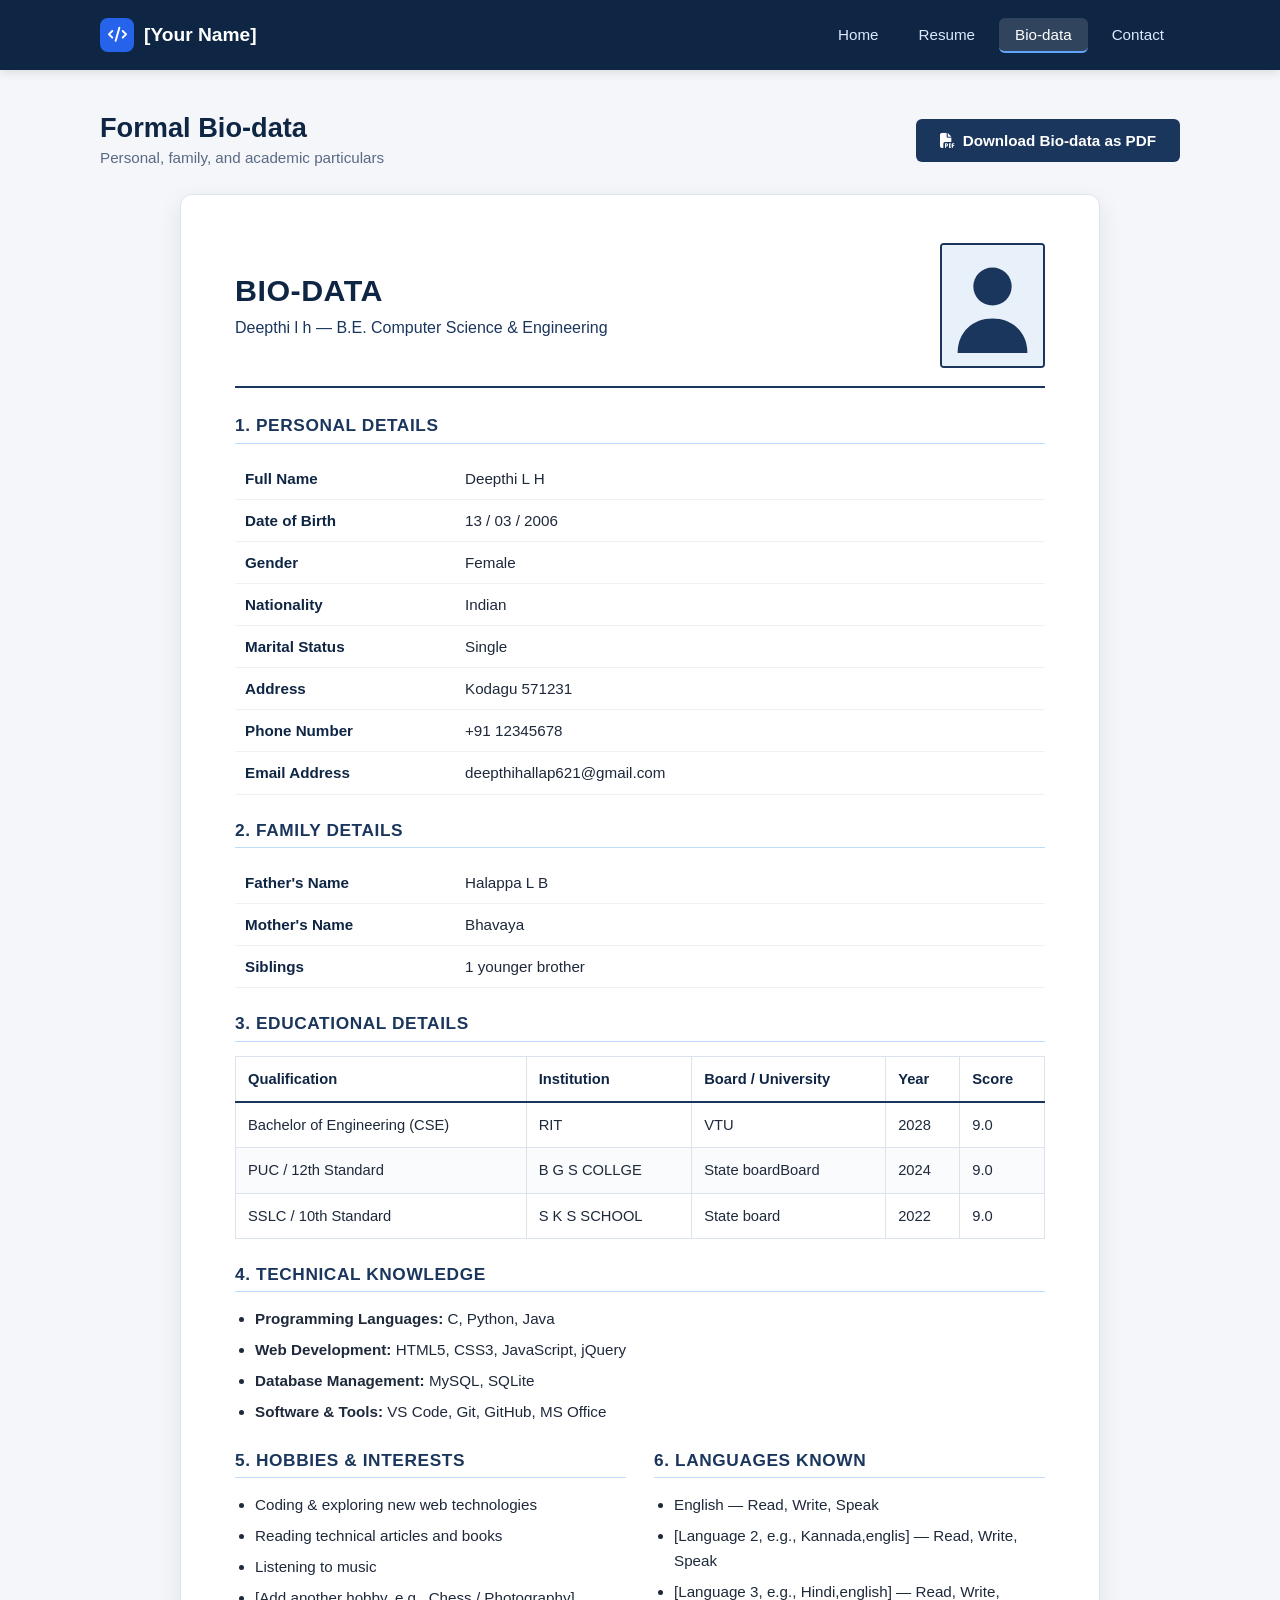
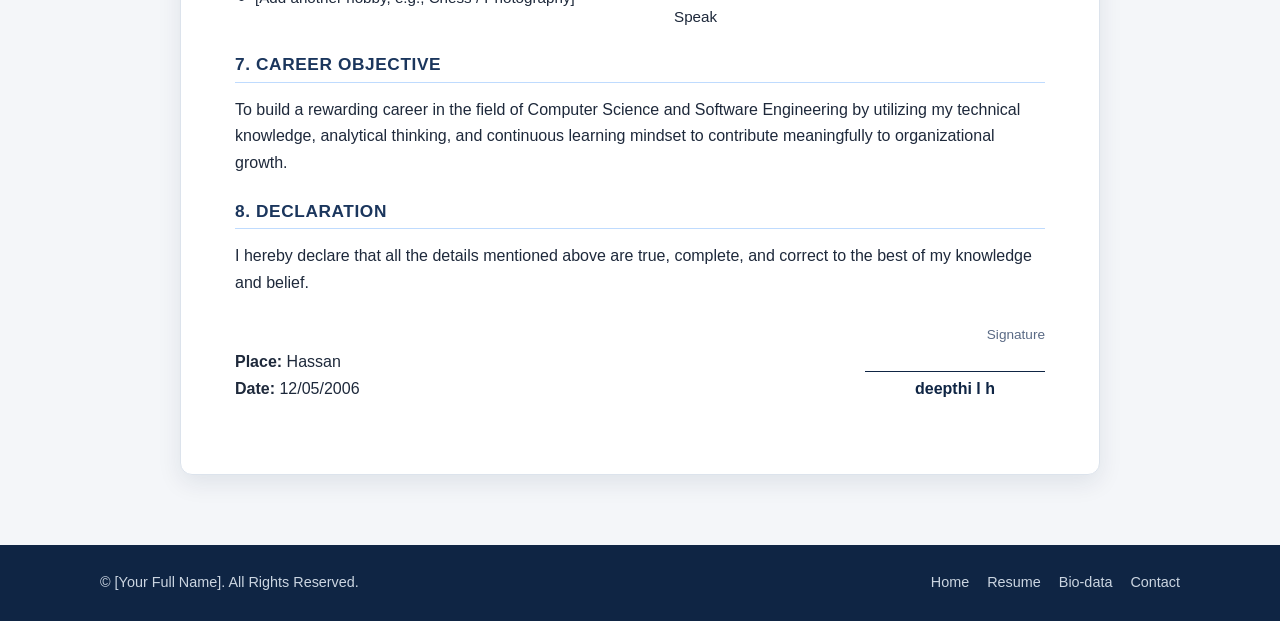
==== commit e625b20b: "Update biodata.html" ====
--- a/biodata.html
+++ b/biodata.html
@@ -4,7 +4,7 @@
     <meta charset="UTF-8">
     <meta name="viewport" content="width=device-width, initial-scale=1.0">
     <meta name="description" content="Formal Bio-data Document">
-    <title>Bio-data | [Your Full Name]</title>
+    <title>Bio-data | Deepthi L H</title>
 
     <!-- Google Fonts -->
     <link rel="preconnect" href="https://fonts.googleapis.com">
@@ -60,10 +60,10 @@
                 <header class="biodata-header">
                     <div class="biodata-title-block">
                         <h2 class="doc-name">BIO-DATA</h2>
-                        <p class="doc-role">[Your Full Name] — B.E. Computer Science &amp; Engineering</p>
+                        <p class="doc-role">Deepthi l h — B.E. Computer Science &amp; Engineering</p>
                     </div>
                     <div class="biodata-photo">
-                        <img src="images/profile.jpg" alt="Passport Photo of [Your Full Name]"
+                        <img src="profile.jpg" alt="Passport Photo of [Your Full Name]"
                              onerror="this.onerror=null; this.src='data:image/svg+xml;utf8,<svg xmlns=%22http://www.w3.org/2000/svg%22 viewBox=%220 0 120 140%22><rect width=%22120%22 height=%22140%22 fill=%22%23e8f1fa%22/><circle cx=%2260%22 cy=%2248%22 r=%2222%22 fill=%22%231b365d%22/><path d=%22M20 125c0-25 18-40 40-40s40 15 40 40%22 fill=%22%231b365d%22/></svg>';">
                     </div>
                 </header>
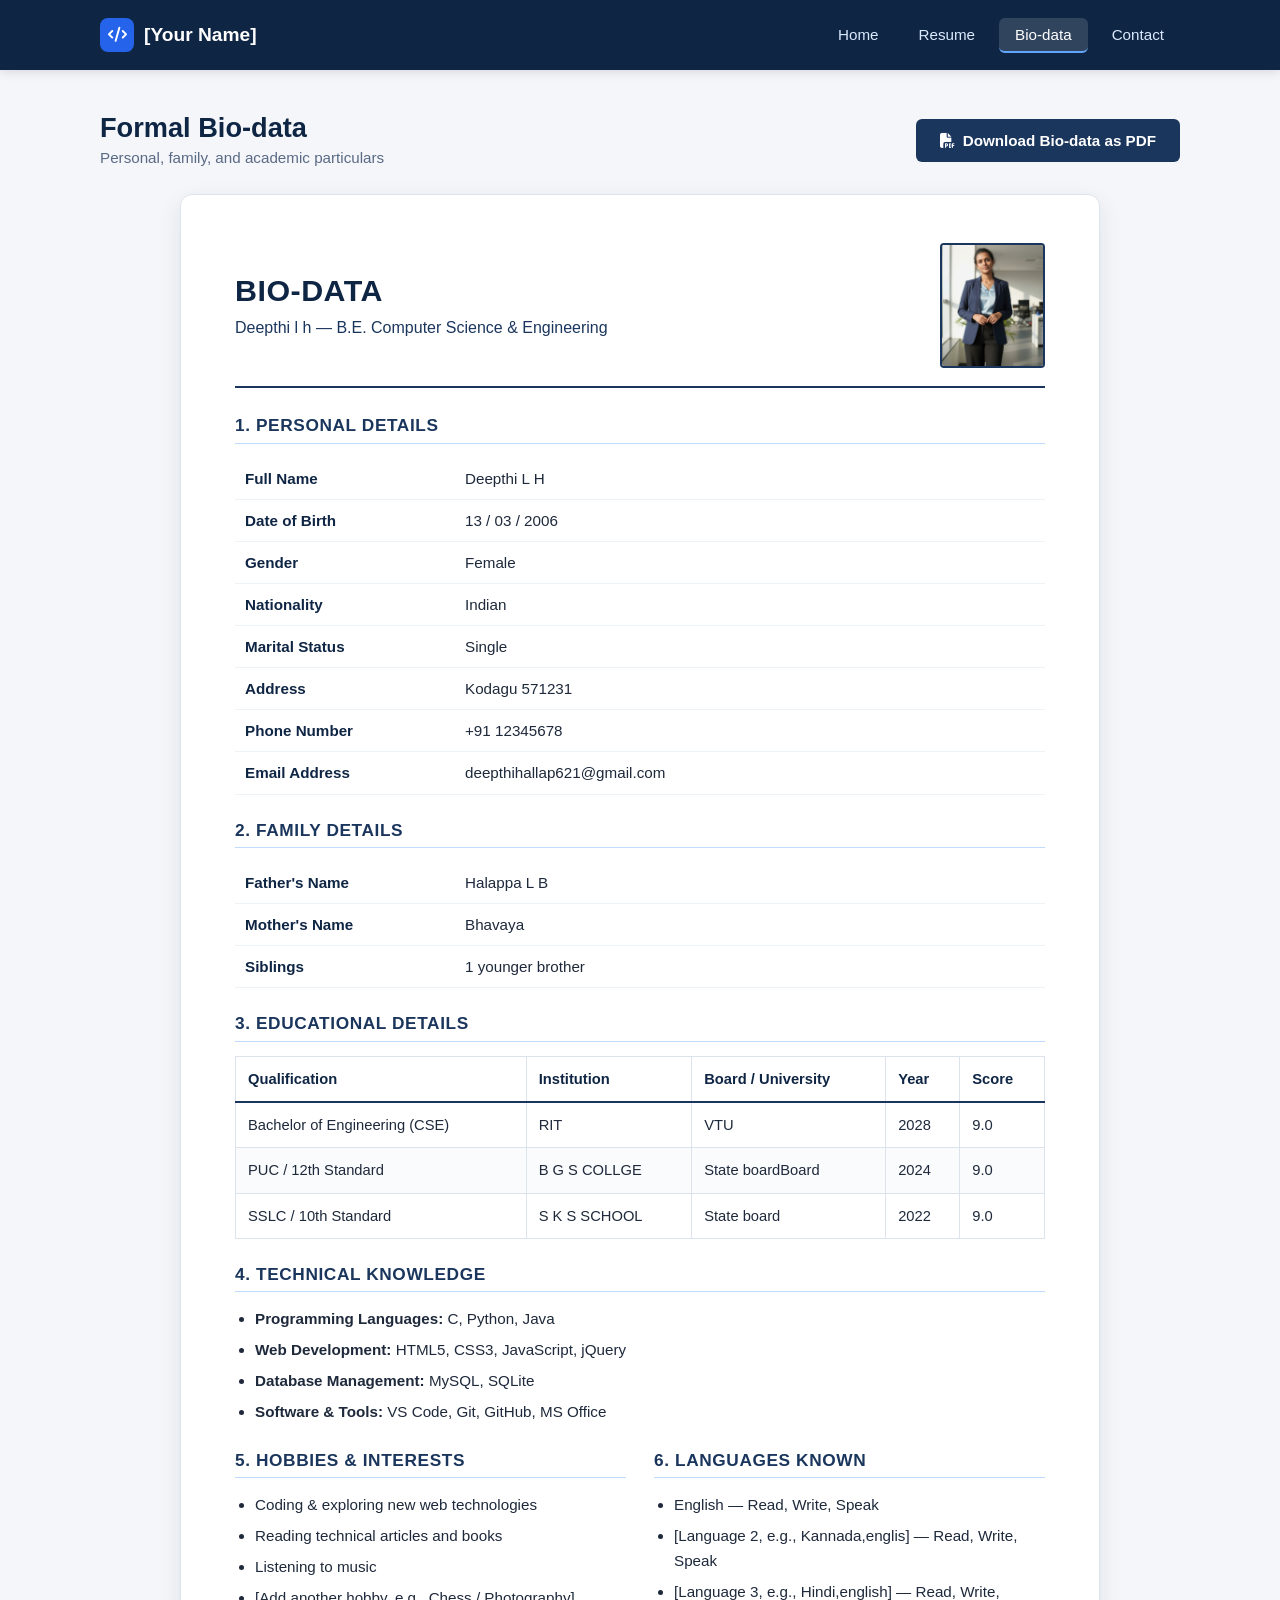
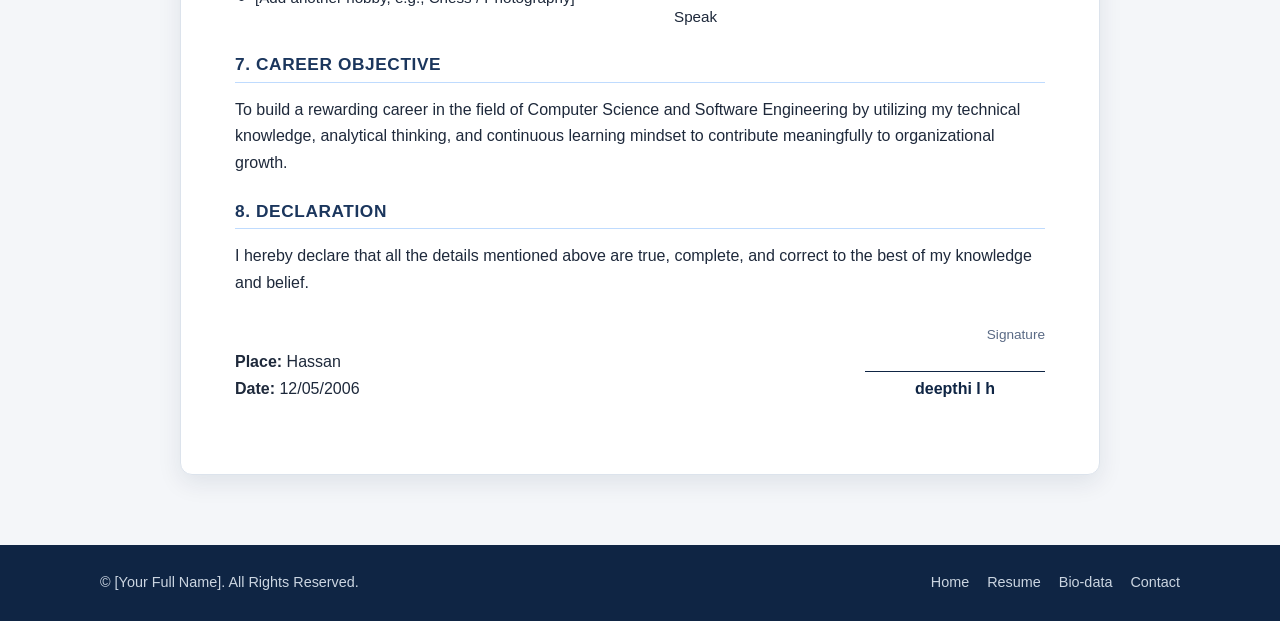
==== commit a87cc05c: "Update biodata.html" ====
--- a/biodata.html
+++ b/biodata.html
@@ -63,7 +63,7 @@
                         <p class="doc-role">Deepthi l h — B.E. Computer Science &amp; Engineering</p>
                     </div>
                     <div class="biodata-photo">
-                        <img src="profile.jpg" alt="Passport Photo of [Your Full Name]"
+                        <img src="profile.jpeg" alt="Passport Photo of [Your Full Name]"
                              onerror="this.onerror=null; this.src='data:image/svg+xml;utf8,<svg xmlns=%22http://www.w3.org/2000/svg%22 viewBox=%220 0 120 140%22><rect width=%22120%22 height=%22140%22 fill=%22%23e8f1fa%22/><circle cx=%2260%22 cy=%2248%22 r=%2222%22 fill=%22%231b365d%22/><path d=%22M20 125c0-25 18-40 40-40s40 15 40 40%22 fill=%22%231b365d%22/></svg>';">
                     </div>
                 </header>
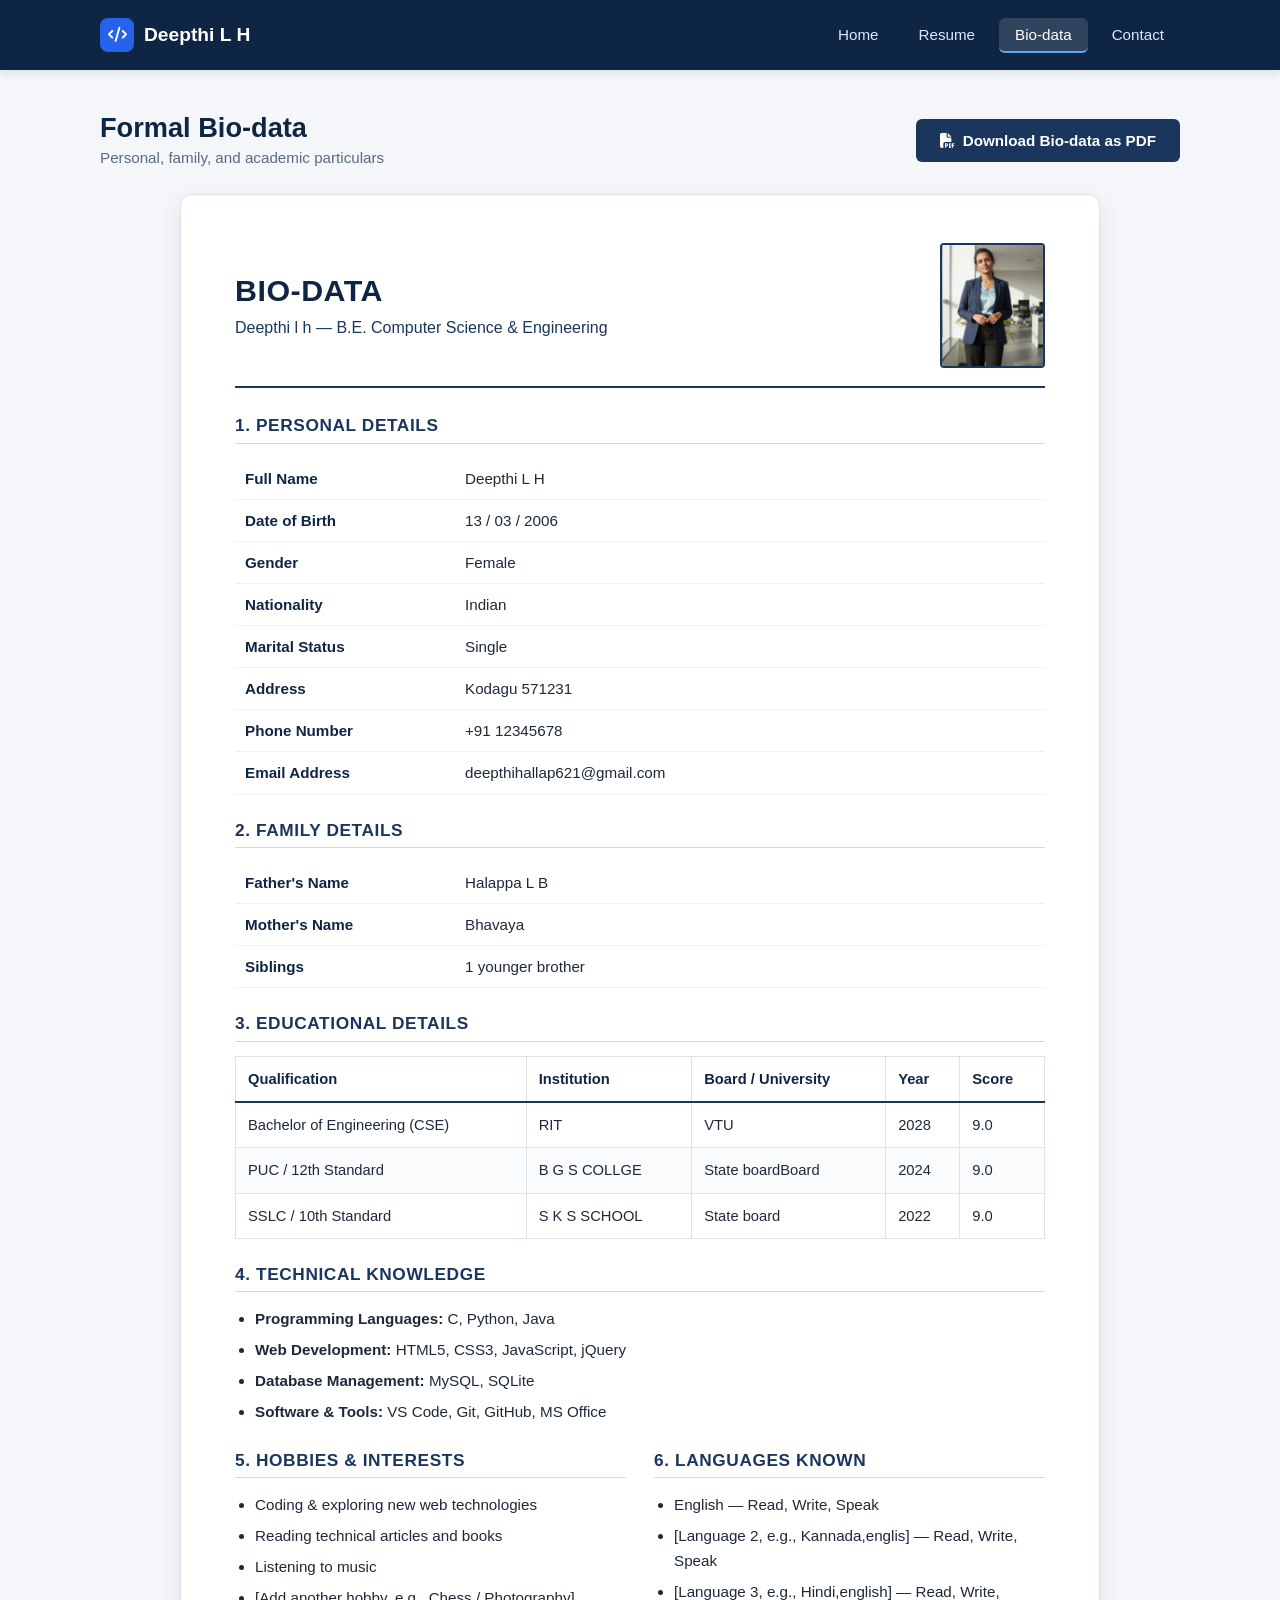
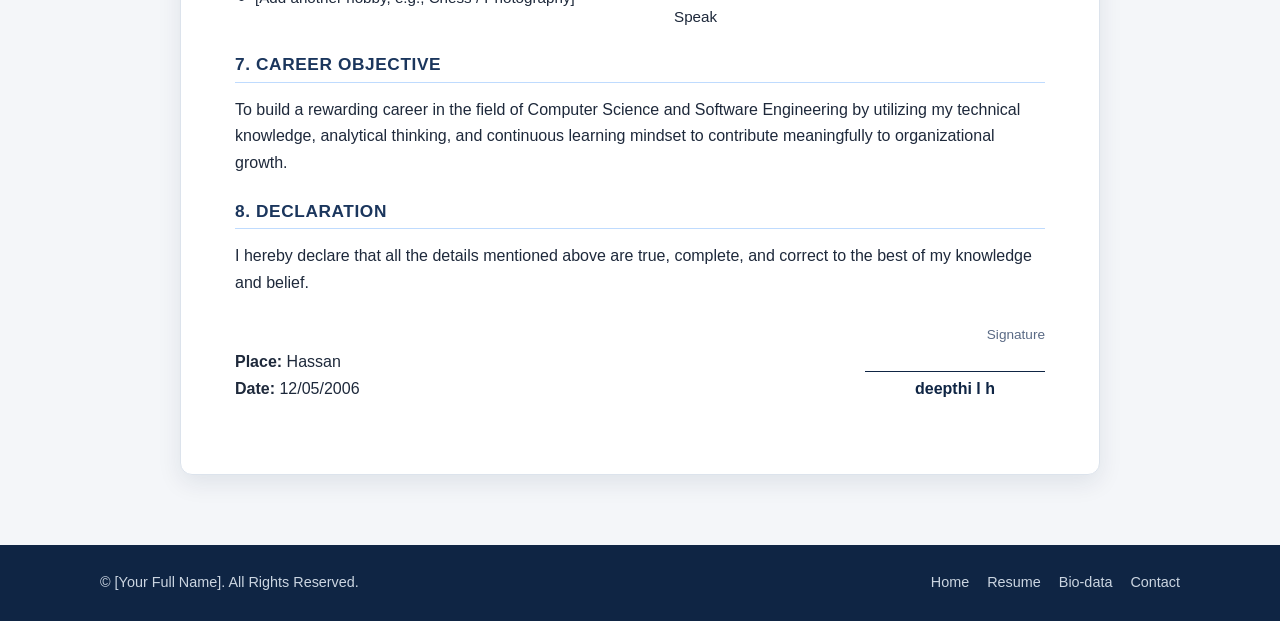
==== commit 4a12217d: "Refactor biodata.html structure and content" ====
--- a/biodata.html
+++ b/biodata.html
@@ -24,7 +24,7 @@
         <nav class="navbar container" aria-label="Main Navigation">
             <a href="index.html" class="brand-logo">
                 <span class="brand-icon"><i class="fa-solid fa-code"></i></span>
-                <span class="brand-text">[Your Name]</span>
+                <span class="brand-text">Deepthi L H</span>
             </a>
 
             <button class="nav-toggle" id="navToggle" aria-label="Toggle Navigation" aria-expanded="false">
